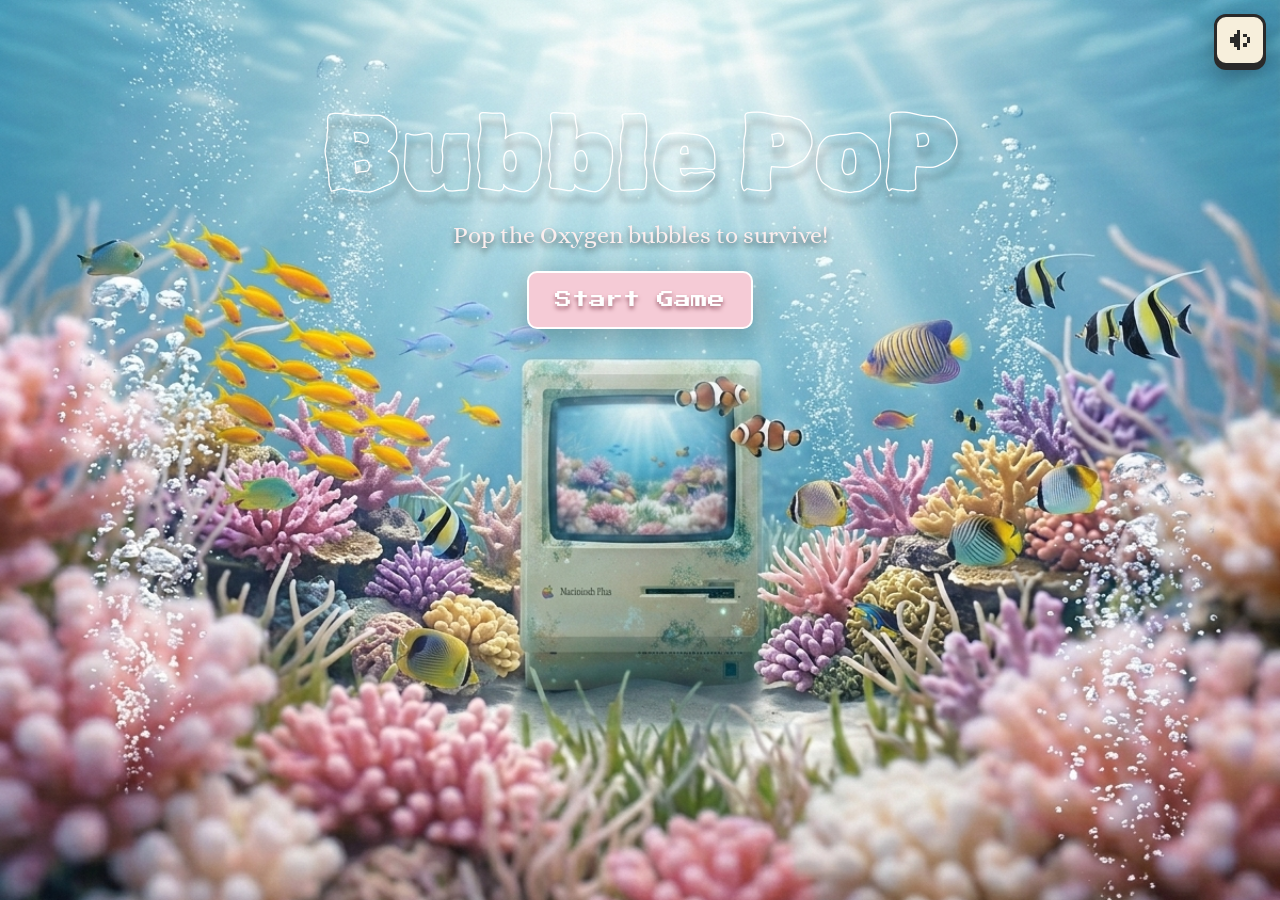
==== index.html @ ff63d3c2 "Stronger blue ocean filter + mouth tracking blows bubbles - Camera tint is deeper and bluer (stronge" ====
<!DOCTYPE html>
<html lang="en">
<head>
  <meta charset="UTF-8" />
  <meta name="viewport" content="width=device-width, initial-scale=1.0, maximum-scale=1.0, user-scalable=no, viewport-fit=cover" />
  <meta name="theme-color" content="#7fc4d8" />
  <meta name="description" content="Bubble PoP — pop the oxygen bubbles to survive! A camera-powered underwater arcade game." />
  <title>Bubble PoP</title>

  <link rel="preconnect" href="https://fonts.googleapis.com" />
  <link rel="preconnect" href="https://fonts.gstatic.com" crossorigin />
  <link href="https://fonts.googleapis.com/css2?family=Rubik+Scribble&family=Alice&family=Alfa+Slab+One&family=Press+Start+2P&display=swap" rel="stylesheet" />

  <link rel="stylesheet" href="style.css" />
  <link rel="icon" href="data:image/svg+xml,<svg xmlns='http://www.w3.org/2000/svg' viewBox='0 0 100 100'><circle cx='50' cy='50' r='42' fill='none' stroke='white' stroke-width='6'/><circle cx='38' cy='36' r='10' fill='white'/></svg>" />
</head>
<body>

  <!-- ══════════════ SCREEN 1 + 2 : LOADING LETTERS → HOME ══════════════ -->
  <section id="screen-home" class="screen is-active">
    <div class="aquarium-bg"></div>

    <!-- floating letters (loading animation) -->
    <div id="letterStage" class="letter-stage" aria-hidden="true"></div>

    <!-- final assembled title + UI -->
    <div class="home-ui">
      <h1 id="homeTitle" class="game-title">
        <span>B</span><span>u</span><span>b</span><span>b</span><span>l</span><span>e</span><span class="sp">&nbsp;</span><span>P</span><span>o</span><span>P</span>
      </h1>
      <p id="homeTagline" class="tagline hidden-soft">Pop the Oxygen bubbles to survive!</p>
      <button id="btnStart" class="btn-candy hidden-soft" type="button">Start Game</button>
    </div>
  </section>

  <!-- ══════════════ SCREEN 3 : INSTRUCTIONS (retro manual) ══════════════ -->
  <section id="screen-instructions" class="screen">
    <div class="aquarium-bg dimmed"></div>

    <div class="manual-wrap">
      <div class="manual">
        <header class="manual-head">
          <span class="manual-seal">★</span>
          <div class="manual-head-text">
            <span class="manual-kicker">INSTRUCTION BOOKLET</span>
            <span class="manual-title">BUBBLE PoP™</span>
          </div>
          <span class="manual-page">PAGE 04</span>
        </header>

        <div class="manual-body">
          <!-- left : illustrated panel -->
          <div class="manual-art">
            <div class="art-scene">
              <div class="art-rays"></div>
              <div class="art-mascot" title="Popo the diver">🤿</div>
              <div class="art-bubble art-o2 b1">O₂</div>
              <div class="art-bubble art-o2 b2">O₂</div>
              <div class="art-bubble art-o2 b3">O₂</div>
              <div class="art-jelly j1">🪼</div>
              <div class="art-jelly j2">🪼</div>
              <div class="art-gift">🎁</div>
              <div class="art-sand"></div>
            </div>
            <p class="art-caption">FIG. 1 — Popo needs oxygen. Jellyfish are sneaky. Stay sharp!</p>

            <div id="bestScoreBox" class="best-box" hidden>
              <span class="best-label">YOUR BEST SCORE</span>
              <span id="bestScoreManual" class="best-value">0</span>
            </div>
          </div>

          <!-- right : how to play -->
          <div class="manual-text">
            <h2 class="manual-h2">HOW TO PLAY</h2>
            <ol class="manual-steps">
              <li><b>Allow your camera.</b> You become the diver — wave your hands to touch things on screen! Psst… open your mouth to blow bubbles 🫧</li>
              <li><b>Pop white O₂ bubbles</b> with your fingertips — use both hands! (Or just tap them.) Each one keeps you breathing. <span class="tag tag-good">+5</span></li>
              <li><b>Beware of jellyfish!</b> They disguise themselves as pretty pink &amp; blue bubbles. Pop <b>3</b> and it's game over. <span class="tag tag-bad">☠</span></li>
              <li><b>Gift bubbles</b> hide treasure — bonus points <span class="tag tag-good">+10</span> <span class="tag tag-good">+25</span> and rarely an <b>extra life</b> <span class="tag tag-life">♥</span></li>
              <li>The deeper you go, the <b>faster</b> it gets… and the jellyfish multiply!</li>
            </ol>

            <div class="manual-note">
              <span class="note-icon">!</span>
              <p>No camera? No problem — you can also play by <b>tapping</b> the bubbles.</p>
            </div>

            <button id="btnPlay" class="btn-candy btn-play" type="button">Start Popping</button>
          </div>
        </div>
      </div>
    </div>
  </section>

  <!-- ══════════════ GAME SCREEN ══════════════ -->
  <section id="screen-game" class="screen">
    <div class="ocean-fallback"></div>
    <video id="cam" autoplay playsinline muted></video>
    <div class="ocean-tint"></div>
    <div class="light-rays"></div>
    <div id="fishLayer" class="fish-layer"></div>
    <div class="coral coral-left"></div>
    <div class="coral coral-right"></div>
    <canvas id="gameCanvas"></canvas>

    <!-- HUD -->
    <div class="hud">
      <div class="hud-chip hud-score">
        <span class="hud-label">SCORE</span>
        <span id="hudScore" class="hud-value">0</span>
      </div>
      <div class="hud-chip hud-lives" id="hudLives" aria-label="lives"></div>
      <div class="hud-right">
        <div class="hud-chip hud-best">
          <span class="hud-label">BEST</span>
          <span id="hudBest" class="hud-value">0</span>
        </div>
        <div class="hud-controls">
          <button id="btnMute" class="btn-pix" type="button" aria-label="sound on/off"></button>
          <button id="btnPause" class="btn-pix" type="button" aria-label="pause/resume"></button>
        </div>
      </div>
    </div>

    <!-- countdown -->
    <div id="countdown" class="countdown" hidden></div>

    <!-- paused -->
    <div id="pausedOverlay" class="countdown paused" hidden><span>PAUSED</span></div>

    <!-- jellyfish hit flash -->
    <div id="skullFlash" class="skull-flash" hidden>
      <div class="skull">
        <svg viewBox="0 0 8 8" shape-rendering="crispEdges" xmlns="http://www.w3.org/2000/svg"><g fill="#ffffff"><rect x="2" y="0" width="4" height="1"/><rect x="1" y="1" width="6" height="1"/><rect x="1" y="2" width="1" height="2"/><rect x="3" y="2" width="2" height="2"/><rect x="6" y="2" width="1" height="2"/><rect x="1" y="4" width="6" height="1"/><rect x="2" y="5" width="4" height="1"/><rect x="2" y="6" width="1" height="1"/><rect x="4" y="6" width="1" height="1"/></g></svg>
      </div>
    </div>

    <!-- camera permission helper -->
    <div id="camNotice" class="cam-notice" hidden>
      <div class="cam-card">
        <div class="cam-emoji">📷</div>
        <p id="camNoticeText">Waiting for camera permission…</p>
        <button id="btnTouchMode" class="btn-candy btn-small" type="button" hidden>Play with touch instead</button>
      </div>
    </div>

    <!-- game over -->
    <div id="gameOver" class="game-over" hidden>
      <div class="go-card">
        <div class="go-skull">
          <svg viewBox="0 0 8 8" shape-rendering="crispEdges" xmlns="http://www.w3.org/2000/svg"><g fill="#2a2a2a"><rect x="2" y="0" width="4" height="1"/><rect x="1" y="1" width="6" height="1"/><rect x="1" y="2" width="1" height="2"/><rect x="3" y="2" width="2" height="2"/><rect x="6" y="2" width="1" height="2"/><rect x="1" y="4" width="6" height="1"/><rect x="2" y="5" width="4" height="1"/><rect x="2" y="6" width="1" height="1"/><rect x="4" y="6" width="1" height="1"/></g></svg>
        </div>
        <h2 class="go-title">GAME OVER</h2>
        <p class="go-sub">The jellyfish got you…</p>
        <div class="go-scores">
          <div class="go-box"><span>SCORE</span><b id="goScore">0</b></div>
          <div class="go-box"><span>BEST</span><b id="goBest">0</b></div>
        </div>
        <div id="goRecord" class="go-record" hidden>★ NEW RECORD ★</div>
        <div class="go-actions">
          <button id="btnRetry" class="btn-candy" type="button">Play Again</button>
          <button id="btnHome" class="btn-candy btn-ghost" type="button">Home</button>
        </div>
      </div>
    </div>
  </section>

  <!-- ══════════════ BUBBLE WASH TRANSITION ══════════════ -->
  <div id="bubbleWash" class="bubble-wash" aria-hidden="true"></div>

  <!-- global sound toggle (home & instructions) -->
  <button id="btnMuteMenu" class="btn-pix btn-pix-paper" type="button" aria-label="sound on/off"></button>

  <script src="game.js"></script>
</body>
</html>
---- style.css ----
/* ══════════════════════════════════════════════════════════════
   BUBBLE PoP — style.css
   Fonts:  Rubik Scribble (title) · Alice (body) · Alfa Slab One (buttons/HUD)
           Press Start 2P (retro manual accents)
   ══════════════════════════════════════════════════════════════ */

:root {
  --candy: #f5cbd6;
  --candy-deep: #a26776;
  --ink: #233240;
  --paper: #f7efdc;
  --nintendo-red: #e4002b;
  --sea-1: #7fc4d8;
  --sea-2: #2e7f9e;
  --sea-3: #0d3b52;
  --good: #3fae6a;
  --bad: #e4002b;
}

* { margin: 0; padding: 0; box-sizing: border-box; }

html, body {
  height: 100%;
  overflow: hidden;
  font-family: 'Alice', serif;
  background: var(--sea-3);
  -webkit-tap-highlight-color: transparent;
  touch-action: manipulation;
  user-select: none;
  -webkit-user-select: none;
}

button { font: inherit; cursor: pointer; }

[hidden] { display: none !important; }

/* ─────────────────────────── screens ─────────────────────────── */

.screen {
  position: fixed;
  inset: 0;
  display: none;
  overflow: hidden;
}
.screen.is-active { display: block; }

.aquarium-bg {
  position: absolute;
  inset: 0;
  background: url('assets/aquarium.jpg') center / cover no-repeat;
}
.aquarium-bg.dimmed { filter: brightness(0.75) saturate(0.9); }

.hidden-soft {
  opacity: 0;
  transform: translateY(14px);
  pointer-events: none;
}

/* ─────────────────────── candy button (Figma) ─────────────────── */

.btn-candy {
  display: inline-block;
  background: var(--candy);
  border: 2px solid #fff;
  border-radius: 10px;
  padding: 15px 26px;
  font-family: 'Press Start 2P', monospace;
  font-size: clamp(12px, 2vw, 17px);
  line-height: 1.4;
  color: #fff;
  text-shadow: 0 3px 4px var(--candy-deep);
  box-shadow: 0 8px 30px 2px rgba(0, 0, 0, 0.25);
  transition: transform 0.15s ease, box-shadow 0.15s ease, opacity 0.5s ease;
}
.btn-candy:hover { transform: translateY(-3px) scale(1.04); box-shadow: 0 12px 34px 4px rgba(0, 0, 0, 0.3); }
.btn-candy:active { transform: translateY(1px) scale(0.97); }
.btn-candy.btn-ghost { background: rgba(255, 255, 255, 0.25); text-shadow: 0 3px 5px rgba(0, 0, 0, 0.4); }
.btn-candy.btn-small { font-size: 11px; padding: 11px 16px; }

/* ───────────────────── screen 1-2 : home ─────────────────────── */

.home-ui {
  position: absolute;
  inset: 0;
  display: flex;
  flex-direction: column;
  align-items: center;
  padding-top: 11vh;
  text-align: center;
  pointer-events: none;
}
.home-ui .btn-candy { pointer-events: auto; }

.game-title {
  font-family: 'Rubik Scribble', system-ui;
  font-weight: 400;
  font-size: clamp(52px, 11vw, 108px);
  color: #fff;
  text-shadow: 2px 10px 6px rgba(0, 0, 0, 0.55);
  line-height: 1;
  white-space: nowrap;
  visibility: hidden; /* revealed once floating letters assemble */
}
.game-title span { display: inline-block; }

.game-title.is-live { visibility: visible; }
.game-title.is-live span { animation: title-bob 3.2s ease-in-out infinite; }
.game-title.is-live span:nth-child(odd) { animation-delay: -1.6s; }
.game-title.is-live span:nth-child(3n) { animation-delay: -0.8s; }

@keyframes title-bob {
  0%, 100% { transform: translateY(0); }
  50%      { transform: translateY(-7px); }
}

.tagline {
  margin-top: 14px;
  font-size: clamp(17px, 2.6vw, 24px);
  color: #fbeeee;
  text-shadow: 0 4px 6px rgba(0, 0, 0, 0.6);
  transition: opacity 0.7s ease, transform 0.7s ease;
}

#btnStart { margin-top: 22px; transition: opacity 0.7s ease 0.25s, transform 0.7s ease 0.25s, box-shadow 0.15s ease; }

.tagline.shown, #btnStart.shown { opacity: 1; transform: translateY(0); pointer-events: auto; }

/* floating loading letters */
.letter-stage { position: absolute; inset: 0; pointer-events: none; }
.letter-stage .fl {
  position: absolute;
  left: 0;
  top: 0;
  font-family: 'Rubik Scribble', system-ui;
  font-size: clamp(52px, 11vw, 108px);
  color: #fff;
  text-shadow: 2px 10px 6px rgba(0, 0, 0, 0.55);
  line-height: 1;
  will-change: transform;
}

/* ───────────────── screen 3 : instruction booklet ─────────────── */

.manual-wrap {
  position: absolute;
  inset: 0;
  display: flex;
  align-items: center;
  justify-content: center;
  padding: max(12px, env(safe-area-inset-top)) 14px max(12px, env(safe-area-inset-bottom));
  overflow-y: auto;
}

.manual {
  width: min(920px, 100%);
  max-height: 100%;
  overflow-y: auto;
  background: var(--paper);
  border-radius: 14px;
  border: 4px solid #2a2a2a;
  box-shadow: 0 24px 60px rgba(0, 0, 0, 0.45), inset 0 0 60px rgba(160, 120, 60, 0.12);
  scrollbar-width: thin;
}

.manual-head {
  display: flex;
  align-items: center;
  gap: 14px;
  background: var(--nintendo-red);
  color: #fff;
  padding: 12px 18px;
  border-bottom: 4px solid #2a2a2a;
}
.manual-seal {
  display: grid;
  place-items: center;
  width: 34px;
  height: 34px;
  border: 3px solid #fff;
  border-radius: 50%;
  font-size: 16px;
  flex: none;
}
.manual-head-text { display: flex; flex-direction: column; gap: 4px; min-width: 0; }
.manual-kicker { font-family: 'Press Start 2P', monospace; font-size: clamp(7px, 1.4vw, 10px); letter-spacing: 1px; opacity: 0.9; }
.manual-title { font-family: 'Press Start 2P', monospace; font-size: clamp(14px, 2.4vw, 21px); line-height: 1.2; }
.manual-page { margin-left: auto; font-family: 'Press Start 2P', monospace; font-size: clamp(7px, 1.4vw, 10px); opacity: 0.85; flex: none; }

.manual-body {
  display: grid;
  grid-template-columns: 5fr 6fr;
  gap: 18px;
  padding: 18px;
}

/* left panel — illustrated scene */
.art-scene {
  position: relative;
  aspect-ratio: 4 / 3.4;
  border: 3px solid #2a2a2a;
  border-radius: 10px;
  overflow: hidden;
  background: linear-gradient(180deg, #9fd9e8 0%, #4d9cba 55%, #2e7f9e 100%);
}
.art-rays {
  position: absolute;
  inset: -20% -10% 30%;
  background:
    linear-gradient(100deg, transparent 42%, rgba(255,255,255,0.35) 46%, transparent 50%),
    linear-gradient(80deg, transparent 60%, rgba(255,255,255,0.25) 64%, transparent 68%);
}
.art-mascot {
  position: absolute;
  left: 8%;
  bottom: 18%;
  font-size: clamp(44px, 7vw, 64px);
  transform: rotate(-8deg);
  animation: mascot-float 3s ease-in-out infinite;
  filter: drop-shadow(0 6px 6px rgba(0,0,0,0.25));
}
@keyframes mascot-float {
  0%, 100% { transform: rotate(-8deg) translateY(0); }
  50%      { transform: rotate(-4deg) translateY(-9px); }
}
.art-bubble {
  position: absolute;
  display: grid;
  place-items: center;
  border-radius: 50%;
  background: radial-gradient(circle at 32% 30%, rgba(255,255,255,0.95), rgba(255,255,255,0.35) 45%, rgba(255,255,255,0.12) 70%);
  border: 2px solid rgba(255, 255, 255, 0.8);
  color: #1e6a86;
  font-family: 'Alfa Slab One', serif;
  animation: art-rise 5s ease-in-out infinite;
}
.art-o2.b1 { width: 17%; aspect-ratio: 1; left: 46%; top: 34%; font-size: clamp(11px, 1.7vw, 16px); }
.art-o2.b2 { width: 13%; aspect-ratio: 1; left: 68%; top: 16%; font-size: clamp(9px, 1.4vw, 13px); animation-delay: -2s; }
.art-o2.b3 { width: 11%; aspect-ratio: 1; left: 30%; top: 12%; font-size: clamp(8px, 1.2vw, 11px); animation-delay: -3.5s; }
@keyframes art-rise {
  0%, 100% { transform: translateY(0); }
  50%      { transform: translateY(-12px); }
}
.art-jelly { position: absolute; font-size: clamp(26px, 4vw, 40px); filter: drop-shadow(0 4px 4px rgba(0,0,0,0.2)); animation: art-rise 4s ease-in-out infinite; }
.art-jelly.j1 { right: 10%; top: 42%; }
.art-jelly.j2 { right: 28%; top: 62%; font-size: clamp(20px, 3vw, 30px); animation-delay: -1.7s; }
.art-gift { position: absolute; left: 58%; bottom: 14%; font-size: clamp(22px, 3.4vw, 34px); animation: art-rise 6s ease-in-out infinite; animation-delay: -1s; }
.art-sand {
  position: absolute;
  left: -5%; right: -5%; bottom: -4%;
  height: 18%;
  background: #e8cfa2;
  border-radius: 50% 50% 0 0 / 100% 100% 0 0;
  box-shadow: inset 0 6px 0 rgba(255,255,255,0.35);
}
.art-caption {
  margin-top: 8px;
  font-family: 'Press Start 2P', monospace;
  font-size: clamp(6.5px, 1.2vw, 9px);
  line-height: 1.7;
  color: #6b5335;
  text-align: center;
}

.best-box {
  margin-top: 12px;
  border: 3px dashed var(--nintendo-red);
  border-radius: 10px;
  padding: 10px;
  text-align: center;
  background: #fff8ea;
}
.best-label { display: block; font-family: 'Press Start 2P', monospace; font-size: clamp(7px, 1.2vw, 9px); color: var(--nintendo-red); letter-spacing: 1px; }
.best-value { font-family: 'Press Start 2P', monospace; font-size: clamp(17px, 2.8vw, 26px); color: var(--ink); line-height: 1.5; }

/* right panel — steps */
.manual-h2 {
  font-family: 'Press Start 2P', monospace;
  font-size: clamp(12px, 2vw, 16px);
  color: var(--ink);
  border-bottom: 3px solid var(--nintendo-red);
  padding-bottom: 8px;
  margin-bottom: 12px;
}
.manual-steps {
  list-style: none;
  counter-reset: step;
  display: flex;
  flex-direction: column;
  gap: 9px;
  color: #3b3327;
  font-size: clamp(13.5px, 1.8vw, 16px);
  line-height: 1.45;
}
.manual-steps li {
  counter-increment: step;
  position: relative;
  padding-left: 34px;
}
.manual-steps li::before {
  content: counter(step);
  position: absolute;
  left: 0;
  top: 1px;
  width: 24px;
  height: 24px;
  display: grid;
  place-items: center;
  background: var(--nintendo-red);
  color: #fff;
  border-radius: 6px;
  font-family: 'Press Start 2P', monospace;
  font-size: 10px;
}
.tag {
  display: inline-block;
  font-family: 'Press Start 2P', monospace;
  font-size: 0.62em;
  padding: 3px 6px;
  border-radius: 6px;
  color: #fff;
  vertical-align: middle;
}
.tag-good { background: var(--good); }
.tag-bad { background: var(--bad); }
.tag-life { background: #e0619b; }

.manual-note {
  display: flex;
  gap: 10px;
  align-items: center;
  margin-top: 12px;
  background: #fff3c8;
  border: 2px solid #d9a300;
  border-radius: 10px;
  padding: 8px 12px;
  font-size: clamp(12.5px, 1.7vw, 15px);
  color: #6b5335;
}
.note-icon {
  flex: none;
  width: 22px;
  height: 22px;
  display: grid;
  place-items: center;
  background: #d9a300;
  color: #fff;
  border-radius: 50%;
  font-family: 'Alfa Slab One', serif;
  font-size: 14px;
}

.btn-play { margin-top: 16px; width: 100%; }

@media (max-width: 640px) {
  .manual-body { grid-template-columns: 1fr; gap: 14px; padding: 14px; }
  .art-scene { aspect-ratio: 16 / 9.5; }
}

/* ─────────────────────── game screen ─────────────────────────── */

#screen-game { background: var(--sea-3); }

.ocean-fallback {
  position: absolute;
  inset: 0;
  background:
    radial-gradient(120% 90% at 50% -10%, #bfe8f2 0%, transparent 55%),
    linear-gradient(180deg, #8ecfdf 0%, #3f93b0 45%, #145a78 80%, #0d3b52 100%);
}

#cam {
  position: absolute;
  inset: 0;
  width: 100%;
  height: 100%;
  object-fit: cover;
  transform: scaleX(-1); /* mirror */
  filter: saturate(0.7) brightness(0.96) contrast(1.08) hue-rotate(-8deg);
  opacity: 0;
  transition: opacity 0.8s ease;
}
#cam.live { opacity: 1; }

.ocean-tint {
  position: absolute;
  inset: 0;
  background:
    /* corner vignette — draws the eye to the player in the middle */
    radial-gradient(130% 130% at 50% 42%, transparent 44%, rgba(1, 12, 42, 0.72) 100%),
    /* sunlit surface above, deep ocean blue below — strong & blue */
    linear-gradient(
      180deg,
      rgba(140, 210, 255, 0.32) 0%,
      rgba(45, 135, 220, 0.48) 35%,
      rgba(12, 80, 175, 0.64) 68%,
      rgba(2, 26, 92, 0.86) 100%
    );
  mix-blend-mode: multiply;
  pointer-events: none;
}
/* no camera → the fallback gradient is the scene; keep it bright & friendly */
#screen-game.no-cam .ocean-tint { mix-blend-mode: normal; opacity: 0.3; }
#screen-game.no-cam .ocean-fallback {
  background:
    radial-gradient(120% 90% at 50% -10%, #d4f0fc 0%, transparent 55%),
    linear-gradient(180deg, #9cd6f2 0%, #4a9fd8 45%, #2071ad 80%, #114a80 100%);
}
.light-rays {
  position: absolute;
  inset: -30% -10% 0;
  background:
    linear-gradient(105deg, transparent 40%, rgba(255, 255, 255, 0.2) 45%, transparent 50%),
    linear-gradient(95deg, transparent 58%, rgba(255, 255, 255, 0.15) 63%, transparent 68%),
    linear-gradient(115deg, transparent 74%, rgba(255, 255, 255, 0.17) 78%, transparent 83%);
  /* dissolve softly into the deep — no visible edge at any screen size */
  -webkit-mask-image: linear-gradient(180deg, #000 30%, transparent 78%);
  mask-image: linear-gradient(180deg, #000 30%, transparent 78%);
  animation: rays-sway 9s ease-in-out infinite alternate;
  pointer-events: none;
}
@keyframes rays-sway {
  from { transform: translateX(-2.5%) skewX(-2deg); opacity: 0.75; }
  to   { transform: translateX(2.5%) skewX(2deg); opacity: 1; }
}

/* swimming fish */
.fish-layer { position: absolute; inset: 0; overflow: hidden; pointer-events: none; }
.fish {
  position: absolute;
  will-change: transform;
  filter: saturate(0.9) opacity(0.85) drop-shadow(0 4px 6px rgba(0, 0, 0, 0.25));
  animation: fish-swim linear forwards;
}
@keyframes fish-swim {
  from { transform: translateX(var(--fx0)) translateY(0) scaleX(var(--fdir)); }
  to   { transform: translateX(var(--fx1)) translateY(var(--fy1)) scaleX(var(--fdir)); }
}
#screen-game.is-paused .fish { animation-play-state: paused; }

/* coral silhouettes */
.coral {
  position: absolute;
  bottom: -2vh;
  width: 42vw;
  max-width: 420px;
  height: 26vh;
  pointer-events: none;
  background-repeat: no-repeat;
  background-size: contain;
  background-position: bottom;
  opacity: 0.85;
}
.coral-left {
  left: -6vw;
  background-image: url("data:image/svg+xml,%3Csvg xmlns='http://www.w3.org/2000/svg' viewBox='0 0 400 260'%3E%3Cg fill='%23e8a7bb' opacity='0.9'%3E%3Cpath d='M40 260c-8-70 18-96 10-150 22 34 20 74 16 150z'/%3E%3Cpath d='M78 260c-4-52 26-64 22-118 16 40 6 66 4 118z'/%3E%3Ccircle cx='140' cy='215' r='38'/%3E%3Ccircle cx='108' cy='238' r='26'/%3E%3C/g%3E%3Cg fill='%23c39ad6' opacity='0.85'%3E%3Cpath d='M190 260c-10-60 24-80 14-132 26 40 18 78 16 132z'/%3E%3Cpath d='M235 260c0-40 20-52 16-92 14 30 8 56 8 92z'/%3E%3C/g%3E%3Cg fill='%23f4c9d4' opacity='0.9'%3E%3Ccircle cx='300' cy='230' r='32'/%3E%3Ccircle cx='340' cy='248' r='24'/%3E%3Cpath d='M368 260c-4-36 16-46 12-80 12 26 8 48 8 80z'/%3E%3C/g%3E%3C/svg%3E");
}
.coral-right {
  right: -6vw;
  transform: scaleX(-1);
  background-image: url("data:image/svg+xml,%3Csvg xmlns='http://www.w3.org/2000/svg' viewBox='0 0 400 260'%3E%3Cg fill='%23f0b7c6' opacity='0.9'%3E%3Cpath d='M50 260c-12-76 22-100 12-160 26 40 22 82 18 160z'/%3E%3Ccircle cx='120' cy='222' r='40'/%3E%3C/g%3E%3Cg fill='%23b391cc' opacity='0.85'%3E%3Cpath d='M180 260c-6-56 22-70 18-124 18 42 8 70 6 124z'/%3E%3Ccircle cx='240' cy='236' r='30'/%3E%3C/g%3E%3Cg fill='%23f7d3dc' opacity='0.9'%3E%3Cpath d='M300 260c-8-48 18-62 12-104 16 32 12 62 10 104z'/%3E%3Ccircle cx='352' cy='244' r='26'/%3E%3C/g%3E%3C/svg%3E");
}

#gameCanvas { position: absolute; inset: 0; width: 100%; height: 100%; }

/* HUD */
.hud {
  position: absolute;
  top: max(22px, calc(env(safe-area-inset-top) + 10px));
  left: max(20px, env(safe-area-inset-left));
  right: max(20px, env(safe-area-inset-right));
  display: flex;
  align-items: flex-start;
  justify-content: space-between;
  gap: 10px;
  pointer-events: none;
  z-index: 5;
}
.hud-chip {
  display: flex;
  align-items: center;
  gap: 10px;
  background: rgba(8, 34, 56, 0.68);
  border: 2px solid rgba(255, 255, 255, 0.8);
  border-radius: 14px;
  padding: 12px 18px;
  box-shadow: 0 8px 22px rgba(0, 0, 0, 0.35);
  backdrop-filter: blur(4px);
  -webkit-backdrop-filter: blur(4px);
}
.hud-label {
  font-family: 'Press Start 2P', monospace;
  font-size: clamp(8px, 1.9vw, 12px);
  color: var(--candy);
  letter-spacing: 1px;
}
.hud-value {
  font-family: 'Press Start 2P', monospace;
  font-size: clamp(15px, 3.4vw, 24px);
  color: #fff;
  line-height: 1.2;
  min-width: 2ch;
  text-align: center;
  text-shadow: 0 3px 4px rgba(0, 0, 0, 0.5);
}
.hud-value.bump { animation: score-bump 0.3s ease; }
@keyframes score-bump {
  40% { transform: scale(1.35); color: #ffe08a; }
}
.hud-lives { gap: 6px; }
.hud-lives .heart { display: block; width: clamp(20px, 3.8vw, 28px); filter: drop-shadow(0 2px 3px rgba(0, 0, 0, 0.45)); transition: transform 0.2s ease; }
.hud-lives .heart svg { display: block; width: 100%; height: auto; }
.hud-lives .heart.lost { transform: scale(0.85); }
.hud-lives .heart.gain { animation: score-bump 0.4s ease; }

.hud-right {
  display: flex;
  flex-direction: column;
  align-items: flex-end;
  gap: 10px;
}
.hud-controls { display: flex; gap: 10px; pointer-events: auto; }

/* pixel icon buttons */
.btn-pix {
  width: clamp(44px, 8vw, 52px);
  height: clamp(44px, 8vw, 52px);
  display: grid;
  place-items: center;
  padding: 10px;
  background: rgba(8, 34, 56, 0.68);
  border: 2px solid rgba(255, 255, 255, 0.8);
  border-radius: 12px;
  color: #fff;
  box-shadow: 0 8px 22px rgba(0, 0, 0, 0.35);
  transition: transform 0.12s ease;
}
.btn-pix:hover { transform: translateY(-2px); }
.btn-pix:active { transform: translateY(1px) scale(0.94); }
.btn-pix svg { width: 100%; height: 100%; fill: currentColor; display: block; }

/* paper variant — floats over the home / instructions screens */
.btn-pix-paper {
  position: fixed;
  top: max(14px, env(safe-area-inset-top));
  right: max(14px, env(safe-area-inset-right));
  z-index: 40;
  background: var(--paper);
  color: #2a2a2a;
  border: 3px solid #2a2a2a;
  box-shadow: 0 4px 0 #2a2a2a, 0 10px 24px rgba(0, 0, 0, 0.3);
}
.btn-pix-paper:active { box-shadow: 0 1px 0 #2a2a2a; }

/* countdown */
.countdown {
  position: absolute;
  inset: 0;
  display: grid;
  place-items: center;
  font-family: 'Press Start 2P', monospace;
  font-size: clamp(56px, 15vw, 130px);
  color: #fff;
  text-shadow: 0 10px 30px rgba(0, 0, 0, 0.55);
  z-index: 7;
  pointer-events: none;
}
.countdown span { animation: count-pop 0.9s ease both; display: block; }
.countdown.paused { font-size: clamp(22px, 6vw, 48px); letter-spacing: 4px; }
.countdown.paused span { animation: none; }
@keyframes count-pop {
  0% { transform: scale(2.2); opacity: 0; }
  25% { transform: scale(1); opacity: 1; }
  85% { opacity: 1; }
  100% { transform: scale(0.8); opacity: 0; }
}

/* jelly hit flash */
.skull-flash {
  position: absolute;
  inset: 0;
  z-index: 8;
  display: grid;
  place-items: center;
  background: radial-gradient(circle at 50% 50%, rgba(228, 0, 43, 0.18), rgba(160, 0, 30, 0.55));
  animation: flash-fade 0.65s ease both;
  pointer-events: none;
}
.skull-flash .skull {
  width: clamp(90px, 26vw, 200px);
  filter: drop-shadow(0 10px 24px rgba(0, 0, 0, 0.6));
  animation: skull-in 0.65s ease both;
}
.skull-flash .skull svg { display: block; width: 100%; height: auto; }
@keyframes flash-fade { 0% { opacity: 0; } 18% { opacity: 1; } 100% { opacity: 0; } }
@keyframes skull-in {
  0% { transform: scale(0.3) rotate(-14deg); }
  35% { transform: scale(1.15) rotate(4deg); }
  100% { transform: scale(1) rotate(0); opacity: 0; }
}

/* camera notice */
.cam-notice {
  position: absolute;
  inset: 0;
  z-index: 9;
  display: grid;
  place-items: center;
  background: rgba(6, 32, 47, 0.55);
  backdrop-filter: blur(3px);
  -webkit-backdrop-filter: blur(3px);
}
.cam-card {
  background: var(--paper);
  border: 4px solid #2a2a2a;
  border-radius: 14px;
  padding: 22px 26px;
  max-width: min(400px, 88vw);
  text-align: center;
  display: flex;
  flex-direction: column;
  gap: 12px;
  align-items: center;
  box-shadow: 0 24px 60px rgba(0, 0, 0, 0.45);
  color: var(--ink);
  font-size: 16px;
}
.cam-emoji { font-size: 44px; }

/* game over */
.game-over {
  position: absolute;
  inset: 0;
  z-index: 10;
  display: grid;
  place-items: center;
  background: rgba(6, 25, 38, 0.66);
  backdrop-filter: blur(4px);
  -webkit-backdrop-filter: blur(4px);
}
.go-card {
  background: var(--paper);
  border: 4px solid #2a2a2a;
  border-radius: 16px;
  padding: clamp(18px, 4vw, 30px) clamp(22px, 5vw, 40px);
  text-align: center;
  box-shadow: 0 24px 70px rgba(0, 0, 0, 0.5);
  animation: go-in 0.5s cubic-bezier(0.34, 1.56, 0.64, 1) both;
  max-width: min(430px, 90vw);
}
@keyframes go-in {
  from { transform: scale(0.6) translateY(40px); opacity: 0; }
}
.go-skull { width: clamp(44px, 9vw, 64px); margin: 0 auto; }
.go-skull svg { display: block; width: 100%; height: auto; }
.go-title {
  font-family: 'Press Start 2P', monospace;
  font-size: clamp(18px, 4.5vw, 28px);
  color: var(--nintendo-red);
  margin-top: 8px;
  letter-spacing: 1px;
}
.go-sub { color: #6b5335; margin-top: 6px; }
.go-scores { display: flex; gap: 12px; justify-content: center; margin-top: 16px; }
.go-box {
  border: 3px solid var(--ink);
  border-radius: 10px;
  padding: 8px 18px;
  background: #fff8ea;
  display: flex;
  flex-direction: column;
  gap: 2px;
}
.go-box span { font-family: 'Press Start 2P', monospace; font-size: 8px; color: var(--ink); }
.go-box b { font-family: 'Press Start 2P', monospace; font-size: clamp(15px, 3.4vw, 22px); line-height: 1.6; color: var(--ink); }
.go-record {
  margin-top: 12px;
  font-family: 'Press Start 2P', monospace;
  font-size: clamp(10px, 2.4vw, 13px);
  color: #d9a300;
  animation: record-blink 0.9s step-end infinite;
}
@keyframes record-blink { 50% { opacity: 0.25; } }
.go-actions { display: flex; gap: 10px; justify-content: center; margin-top: 18px; flex-wrap: wrap; }

/* ───────────────── bubble wash transition ─────────────────────── */

.bubble-wash { position: fixed; inset: 0; z-index: 50; pointer-events: none; overflow: hidden; }
.bubble-wash .wb {
  position: absolute;
  bottom: 0;
  border-radius: 50%;
  background: radial-gradient(circle at 32% 30%, rgba(255, 255, 255, 0.95), rgba(210, 238, 248, 0.75) 45%, rgba(160, 215, 235, 0.55) 75%);
  border: 2px solid rgba(255, 255, 255, 0.8);
  box-shadow: inset -6px -8px 18px rgba(80, 160, 190, 0.35), 0 6px 24px rgba(0, 0, 0, 0.15);
  transform: translateY(110vh);
  animation: wash-rise var(--wd, 1.5s) cubic-bezier(0.3, 0.6, 0.4, 1) var(--wdel, 0s) both;
}
@keyframes wash-rise {
  0% { transform: translateY(112vh) scale(0.8); }
  100% { transform: translateY(calc(-130vh)) scale(1.15); }
}

/* reduced motion */
@media (prefers-reduced-motion: reduce) {
  .light-rays, .game-title.is-live span { animation: none; }
}
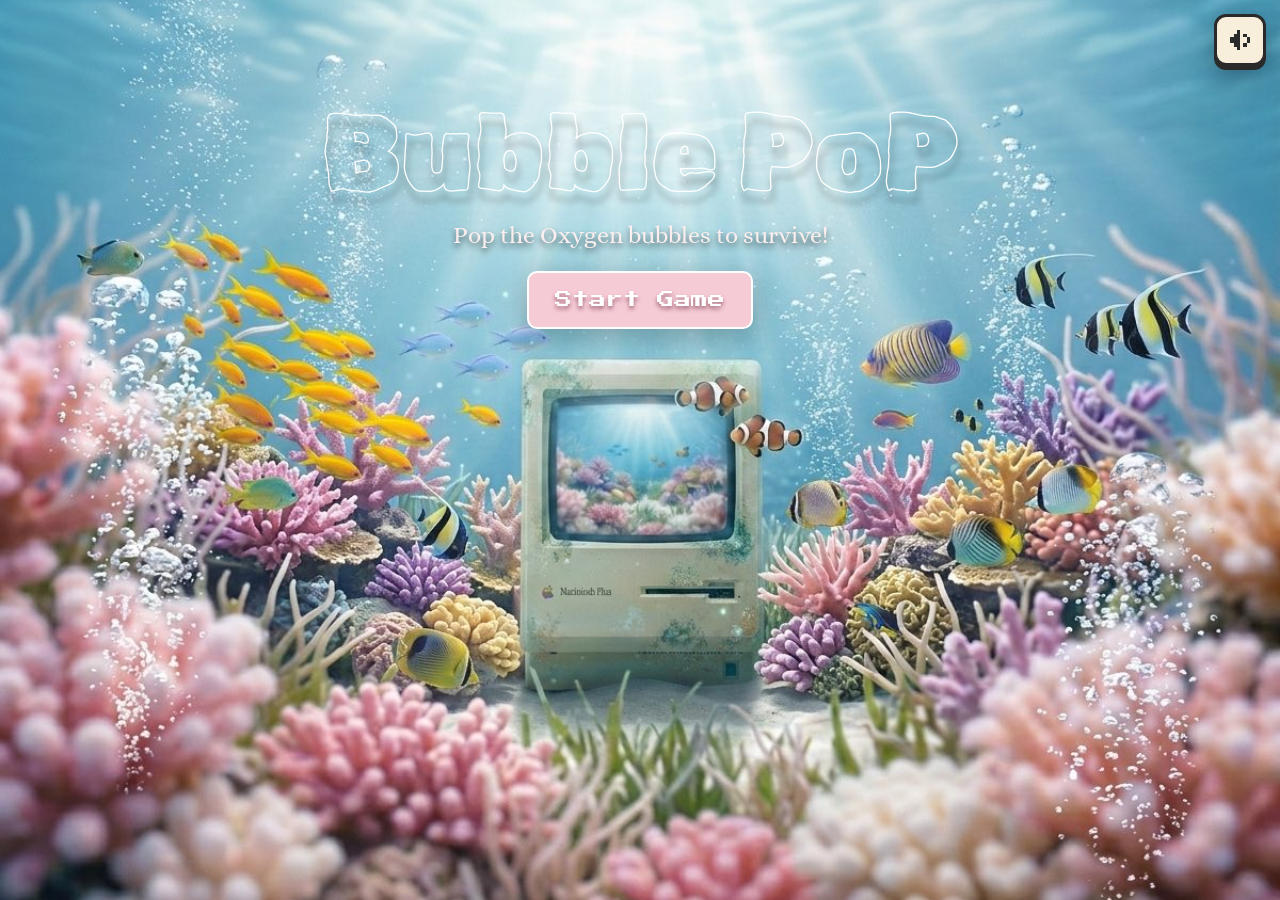
==== commit c552f8b6: "Denser fish, lighter surface tint, faster early bubbles, smooth bg load - Fish spawn ~2x more often," ====
--- a/index.html
+++ b/index.html
@@ -11,6 +11,7 @@
   <link rel="preconnect" href="https://fonts.gstatic.com" crossorigin />
   <link href="https://fonts.googleapis.com/css2?family=Rubik+Scribble&family=Alice&family=Alfa+Slab+One&family=Press+Start+2P&display=swap" rel="stylesheet" />
 
+  <link rel="preload" as="image" href="assets/aquarium.jpg" />
   <link rel="stylesheet" href="style.css" />
   <link rel="icon" href="data:image/svg+xml,<svg xmlns='http://www.w3.org/2000/svg' viewBox='0 0 100 100'><circle cx='50' cy='50' r='42' fill='none' stroke='white' stroke-width='6'/><circle cx='38' cy='36' r='10' fill='white'/></svg>" />
 </head>
@@ -74,7 +75,7 @@
           <div class="manual-text">
             <h2 class="manual-h2">HOW TO PLAY</h2>
             <ol class="manual-steps">
-              <li><b>Allow your camera.</b> You become the diver — wave your hands to touch things on screen! Psst… open your mouth to blow bubbles 🫧</li>
+              <li><b>Allow your camera.</b> You become the diver — wave your hands to touch things on screen!</li>
               <li><b>Pop white O₂ bubbles</b> with your fingertips — use both hands! (Or just tap them.) Each one keeps you breathing. <span class="tag tag-good">+5</span></li>
               <li><b>Beware of jellyfish!</b> They disguise themselves as pretty pink &amp; blue bubbles. Pop <b>3</b> and it's game over. <span class="tag tag-bad">☠</span></li>
               <li><b>Gift bubbles</b> hide treasure — bonus points <span class="tag tag-good">+10</span> <span class="tag tag-good">+25</span> and rarely an <b>extra life</b> <span class="tag tag-life">♥</span></li>
--- a/style.css
+++ b/style.css
@@ -44,11 +44,24 @@
 }
 .screen.is-active { display: block; }
 
+/* gradient paints instantly; the photo fades in only when fully loaded,
+   so it never renders half-drawn top-to-bottom */
 .aquarium-bg {
   position: absolute;
   inset: 0;
+  background:
+    radial-gradient(120% 90% at 50% -10%, #d4f0fc 0%, transparent 55%),
+    linear-gradient(180deg, #9cd6f2 0%, #5aabd4 45%, #3d8bb0 80%, #2e7f9e 100%);
+}
+.aquarium-bg::after {
+  content: '';
+  position: absolute;
+  inset: 0;
   background: url('assets/aquarium.jpg') center / cover no-repeat;
-}
+  opacity: 0;
+  transition: opacity 0.7s ease;
+}
+.aquarium-bg.bg-loaded::after { opacity: 1; }
 .aquarium-bg.dimmed { filter: brightness(0.75) saturate(0.9); }
 
 .hidden-soft {
@@ -388,12 +401,12 @@
   background:
     /* corner vignette — draws the eye to the player in the middle */
     radial-gradient(130% 130% at 50% 42%, transparent 44%, rgba(1, 12, 42, 0.72) 100%),
-    /* sunlit surface above, deep ocean blue below — strong & blue */
+    /* sunlit surface above, deep ocean blue below — light airy top */
     linear-gradient(
       180deg,
-      rgba(140, 210, 255, 0.32) 0%,
-      rgba(45, 135, 220, 0.48) 35%,
-      rgba(12, 80, 175, 0.64) 68%,
+      rgba(214, 244, 255, 0.12) 0%,
+      rgba(82, 176, 240, 0.38) 35%,
+      rgba(12, 80, 175, 0.62) 68%,
       rgba(2, 26, 92, 0.86) 100%
     );
   mix-blend-mode: multiply;
@@ -428,8 +441,9 @@
 .fish-layer { position: absolute; inset: 0; overflow: hidden; pointer-events: none; }
 .fish {
   position: absolute;
+  height: auto;
   will-change: transform;
-  filter: saturate(0.9) opacity(0.85) drop-shadow(0 4px 6px rgba(0, 0, 0, 0.25));
+  filter: saturate(0.92) opacity(0.95) drop-shadow(0 4px 6px rgba(0, 0, 0, 0.3));
   animation: fish-swim linear forwards;
 }
 @keyframes fish-swim {
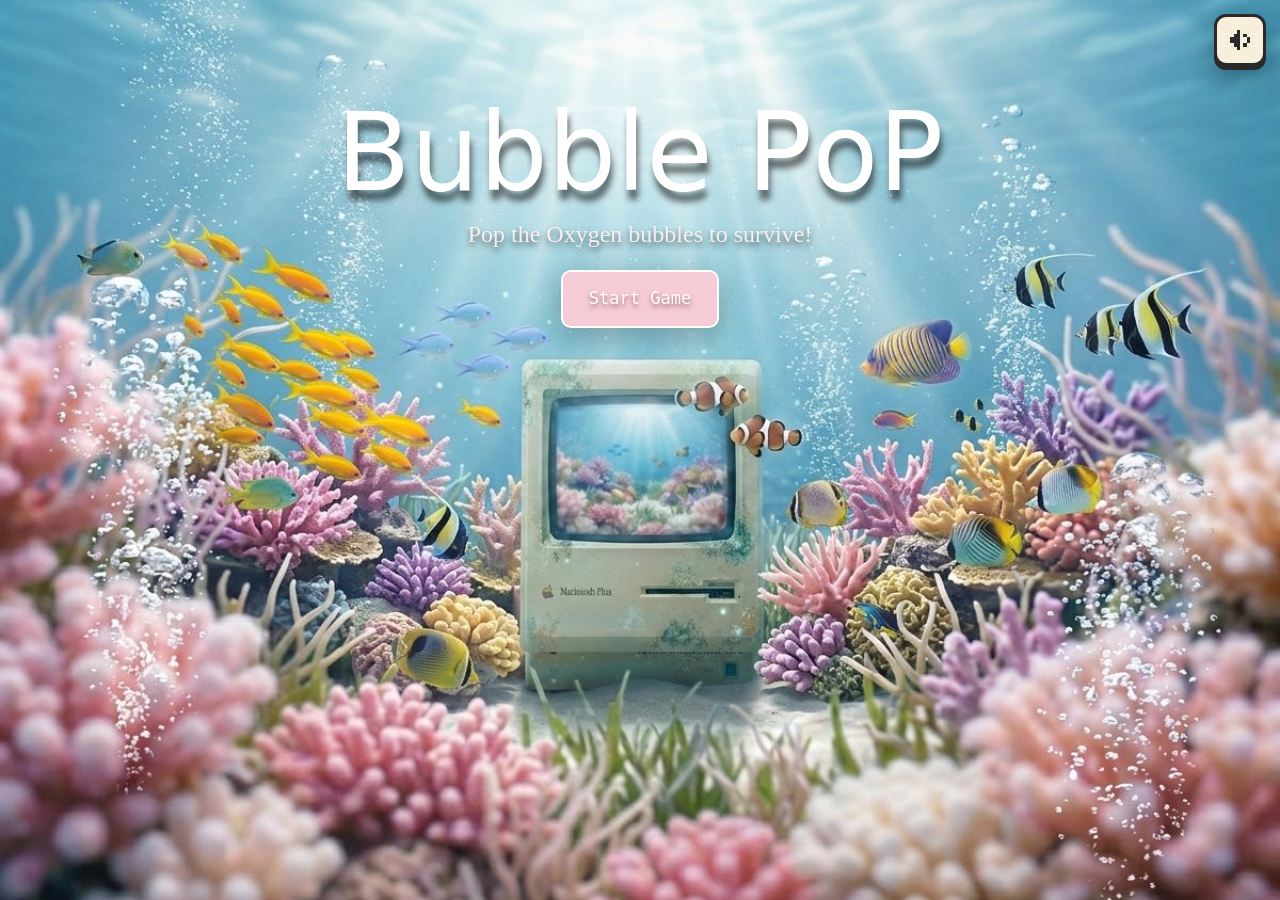
==== commit 7deef7b0: "Major update: gamification suite, security hardening, real corals Gamification (all 10 ideas): - Com" ====
--- a/index.html
+++ b/index.html
@@ -5,6 +5,11 @@
   <meta name="viewport" content="width=device-width, initial-scale=1.0, maximum-scale=1.0, user-scalable=no, viewport-fit=cover" />
   <meta name="theme-color" content="#7fc4d8" />
   <meta name="description" content="Bubble PoP — pop the oxygen bubbles to survive! A camera-powered underwater arcade game." />
+
+  <!-- Security: lock down what the page may load/connect to. Everything is
+       self-hosted except Google Fonts; no external scripts or network calls. -->
+  <meta http-equiv="Content-Security-Policy" content="default-src 'self'; script-src 'self' 'wasm-unsafe-eval'; worker-src 'self' blob:; style-src 'self' 'unsafe-inline' https://fonts.googleapis.com; font-src 'self' https://fonts.gstatic.com; img-src 'self' data: blob:; media-src 'self' blob:; connect-src 'self' blob:; frame-ancestors 'none'; base-uri 'self'; form-action 'none'" />
+  <meta name="referrer" content="no-referrer" />
   <title>Bubble PoP</title>
 
   <link rel="preconnect" href="https://fonts.googleapis.com" />
@@ -50,7 +55,7 @@
         </header>
 
         <div class="manual-body">
-          <!-- left : illustrated panel -->
+          <!-- left : illustrated panel + meta -->
           <div class="manual-art">
             <div class="art-scene">
               <div class="art-rays"></div>
@@ -69,25 +74,42 @@
               <span class="best-label">YOUR BEST SCORE</span>
               <span id="bestScoreManual" class="best-value">0</span>
             </div>
+
+            <div class="mini-panel">
+              <h3 class="mini-h">HIGH SCORES</h3>
+              <ol id="top5List" class="top5"></ol>
+            </div>
+
+            <div class="mini-panel">
+              <h3 class="mini-h">BADGES</h3>
+              <div id="badgeShelf" class="badge-shelf"></div>
+            </div>
           </div>
 
           <!-- right : how to play -->
           <div class="manual-text">
             <h2 class="manual-h2">HOW TO PLAY</h2>
             <ol class="manual-steps">
-              <li><b>Allow your camera.</b> You become the diver — wave your hands to touch things on screen!</li>
-              <li><b>Pop white O₂ bubbles</b> with your fingertips — use both hands! (Or just tap them.) Each one keeps you breathing. <span class="tag tag-good">+5</span></li>
-              <li><b>Beware of jellyfish!</b> They disguise themselves as pretty pink &amp; blue bubbles. Pop <b>3</b> and it's game over. <span class="tag tag-bad">☠</span></li>
-              <li><b>Gift bubbles</b> hide treasure — bonus points <span class="tag tag-good">+10</span> <span class="tag tag-good">+25</span> and rarely an <b>extra life</b> <span class="tag tag-life">♥</span></li>
-              <li>The deeper you go, the <b>faster</b> it gets… and the jellyfish multiply!</li>
+              <li><b>Allow your camera</b> — you become the diver! Wave your hands (both work!) to pop bubbles. No camera? Just <b>tap</b>.</li>
+              <li><b>Pop white O₂ bubbles</b> to survive. <span class="tag tag-good">+5</span> Chain them fast for a <b>COMBO</b> — <span class="tag tag-good">x2</span> <span class="tag tag-good">x3</span> <span class="tag tag-good">x4</span> multiplier!</li>
+              <li><b>Jellyfish</b> hide as pretty bubbles — pop <b>3</b> and you're out. <span class="tag tag-bad">☠</span></li>
+              <li><b>Golden bubble</b> ✨ is rare &amp; fast — grab it for <span class="tag tag-good">+50</span></li>
+              <li><b>Gift bubbles</b> 🎁 drop points, an extra <span class="tag tag-life">♥</span>, or a power-up: <b>FRENZY</b> (all O₂), <b>SLOW-MO</b>, or a <b>SHIELD</b> that eats one jellyfish hit.</li>
+              <li><b>Dive deeper</b> through ocean zones — it speeds up, and a giant <b>BOSS JELLY</b> crosses by. Dodge it for <span class="tag tag-good">+30</span>!</li>
             </ol>
 
-            <div class="manual-note">
-              <span class="note-icon">!</span>
-              <p>No camera? No problem — you can also play by <b>tapping</b> the bubbles.</p>
-            </div>
-
-            <button id="btnPlay" class="btn-candy btn-play" type="button">Start Popping</button>
+            <div class="mode-pick">
+              <button id="btnPlay" class="btn-candy btn-play" type="button">Start Popping</button>
+              <div class="mode-row">
+                <button id="btnDaily" class="btn-candy btn-mode" type="button">Daily Challenge</button>
+                <button id="btnVersus" class="btn-candy btn-mode" type="button">2‑Player Versus</button>
+              </div>
+            </div>
+
+            <div class="manual-note privacy">
+              <span class="note-icon">🔒</span>
+              <p>Your camera stays <b>on your device</b>. Nothing is recorded, saved, or uploaded — the game runs entirely in your browser.</p>
+            </div>
           </div>
         </div>
       </div>
@@ -101,20 +123,32 @@
     <div class="ocean-tint"></div>
     <div class="light-rays"></div>
     <div id="fishLayer" class="fish-layer"></div>
-    <div class="coral coral-left"></div>
-    <div class="coral coral-right"></div>
+    <div class="reef" aria-hidden="true">
+      <img class="reef-coral" src="assets/corals/coral4.png" alt="" style="left:-4%;width:26%" />
+      <img class="reef-coral" src="assets/corals/coral1.png" alt="" style="left:9%;width:22%" />
+      <img class="reef-coral" src="assets/corals/coral3.png" alt="" style="left:24%;width:24%" />
+      <img class="reef-coral" src="assets/corals/coral5.png" alt="" style="left:40%;width:23%" />
+      <img class="reef-coral" src="assets/corals/coral2.png" alt="" style="left:57%;width:22%" />
+      <img class="reef-coral" src="assets/corals/coral4.png" alt="" style="left:72%;width:24%" />
+      <img class="reef-coral" src="assets/corals/coral1.png" alt="" style="left:86%;width:22%" />
+    </div>
     <canvas id="gameCanvas"></canvas>
+    <div class="depth-veil" aria-hidden="true"></div>
 
     <!-- HUD -->
     <div class="hud">
       <div class="hud-chip hud-score">
-        <span class="hud-label">SCORE</span>
+        <span id="hudScoreLabel" class="hud-label">SCORE</span>
         <span id="hudScore" class="hud-value">0</span>
       </div>
       <div class="hud-chip hud-lives" id="hudLives" aria-label="lives"></div>
+      <div class="hud-chip hud-clock" id="matchClockChip" hidden>
+        <span class="hud-label">TIME</span>
+        <span id="matchClock" class="hud-value">90</span>
+      </div>
       <div class="hud-right">
         <div class="hud-chip hud-best">
-          <span class="hud-label">BEST</span>
+          <span id="hudBestLabel" class="hud-label">BEST</span>
           <span id="hudBest" class="hud-value">0</span>
         </div>
         <div class="hud-controls">
@@ -123,6 +157,11 @@
         </div>
       </div>
     </div>
+
+    <!-- big event banner (combos, power-ups, zones, boss) -->
+    <div id="banner" class="game-banner" hidden></div>
+    <!-- toast (share confirmations) -->
+    <div id="toast" class="toast"></div>
 
     <!-- countdown -->
     <div id="countdown" class="countdown" hidden></div>
@@ -152,15 +191,17 @@
         <div class="go-skull">
           <svg viewBox="0 0 8 8" shape-rendering="crispEdges" xmlns="http://www.w3.org/2000/svg"><g fill="#2a2a2a"><rect x="2" y="0" width="4" height="1"/><rect x="1" y="1" width="6" height="1"/><rect x="1" y="2" width="1" height="2"/><rect x="3" y="2" width="2" height="2"/><rect x="6" y="2" width="1" height="2"/><rect x="1" y="4" width="6" height="1"/><rect x="2" y="5" width="4" height="1"/><rect x="2" y="6" width="1" height="1"/><rect x="4" y="6" width="1" height="1"/></g></svg>
         </div>
-        <h2 class="go-title">GAME OVER</h2>
-        <p class="go-sub">The jellyfish got you…</p>
+        <h2 id="goTitle" class="go-title">GAME OVER</h2>
+        <p id="goSub" class="go-sub">The jellyfish got you…</p>
         <div class="go-scores">
           <div class="go-box"><span>SCORE</span><b id="goScore">0</b></div>
           <div class="go-box"><span>BEST</span><b id="goBest">0</b></div>
         </div>
         <div id="goRecord" class="go-record" hidden>★ NEW RECORD ★</div>
+        <div id="goBadges" class="go-badges"></div>
         <div class="go-actions">
           <button id="btnRetry" class="btn-candy" type="button">Play Again</button>
+          <button id="btnShare" class="btn-candy btn-ghost" type="button">Challenge a Friend</button>
           <button id="btnHome" class="btn-candy btn-ghost" type="button">Home</button>
         </div>
       </div>
--- a/style.css
+++ b/style.css
@@ -350,6 +350,7 @@
   font-size: clamp(12.5px, 1.7vw, 15px);
   color: #6b5335;
 }
+.manual-note.privacy { background: #e6f4ff; border-color: #4a90c2; color: #2b4a5e; }
 .note-icon {
   flex: none;
   width: 22px;
@@ -362,12 +363,89 @@
   font-family: 'Alfa Slab One', serif;
   font-size: 14px;
 }
-
-.btn-play { margin-top: 16px; width: 100%; }
+.manual-note.privacy .note-icon { background: #4a90c2; }
+
+.btn-play { margin-top: 4px; width: 100%; }
+
+/* mode picker */
+.mode-pick { margin-top: 16px; }
+.mode-row { display: flex; gap: 10px; margin-top: 10px; }
+.btn-mode {
+  flex: 1;
+  font-size: clamp(9px, 1.5vw, 12px) !important;
+  padding: 12px 10px !important;
+  background: #cfe8f0 !important;
+  color: #1e5266 !important;
+  text-shadow: 0 2px 3px rgba(120, 170, 190, 0.6) !important;
+}
+
+/* mini panels — high scores & badges */
+.mini-panel {
+  margin-top: 12px;
+  border: 3px solid #2a2a2a;
+  border-radius: 10px;
+  background: #fff8ea;
+  padding: 10px 12px;
+}
+.mini-h {
+  font-family: 'Press Start 2P', monospace;
+  font-size: clamp(8px, 1.3vw, 10px);
+  color: var(--nintendo-red);
+  margin-bottom: 8px;
+  letter-spacing: 1px;
+}
+.top5 { list-style: none; display: flex; flex-direction: column; gap: 4px; }
+.top5 li { display: flex; align-items: center; gap: 8px; font-size: clamp(11px, 1.5vw, 13px); color: #3b3327; }
+.top5 .t5-rank {
+  font-family: 'Press Start 2P', monospace;
+  font-size: 9px;
+  color: #fff;
+  background: var(--nintendo-red);
+  width: 18px; height: 18px;
+  display: grid; place-items: center;
+  border-radius: 4px;
+  flex: none;
+}
+.top5 b { font-family: 'Press Start 2P', monospace; font-size: clamp(11px, 1.6vw, 14px); color: var(--ink); }
+.top5 .t5-date { margin-left: auto; font-size: 11px; color: #9a8666; }
+.top5 .t5-empty { color: #9a8666; font-style: italic; }
+.badge-shelf { display: flex; flex-wrap: wrap; gap: 6px; }
+.shelf-badge {
+  font-family: 'Press Start 2P', monospace;
+  font-size: 7.5px;
+  padding: 5px 7px;
+  border-radius: 5px;
+  background: #e7ded0;
+  color: #b0a48e;
+  line-height: 1.4;
+}
+.shelf-badge.got { background: #ffe08a; color: #6b5335; }
 
 @media (max-width: 640px) {
   .manual-body { grid-template-columns: 1fr; gap: 14px; padding: 14px; }
   .art-scene { aspect-ratio: 16 / 9.5; }
+  .mode-row { flex-direction: column; }
+}
+
+/* ─────────────────── coral reef (bottom of game) ──────────────── */
+.reef {
+  position: absolute;
+  left: 0; right: 0; bottom: 0;
+  height: 30vh;
+  pointer-events: none;
+  z-index: 2;
+}
+.reef-coral {
+  position: absolute;
+  bottom: -7%;
+  height: auto;
+  transform: translateX(-50%);
+  filter: drop-shadow(0 6px 10px rgba(0, 20, 40, 0.4)) brightness(0.94) saturate(1.05);
+}
+/* darker, bluer reef as you descend into deeper zones */
+#screen-game .reef-coral { transition: filter 1.2s ease; }
+#screen-game[style*="--depth"] .reef-coral {
+  filter: drop-shadow(0 6px 10px rgba(0, 20, 40, 0.5)) brightness(calc(0.94 - var(--depth, 0))) saturate(calc(1.05 - var(--depth, 0) * 0.6)) hue-rotate(calc(var(--depth, 0) * 18deg));
 }
 
 /* ─────────────────────── game screen ─────────────────────────── */
@@ -453,29 +531,15 @@
 #screen-game.is-paused .fish { animation-play-state: paused; }
 
 /* coral silhouettes */
-.coral {
-  position: absolute;
-  bottom: -2vh;
-  width: 42vw;
-  max-width: 420px;
-  height: 26vh;
-  pointer-events: none;
-  background-repeat: no-repeat;
-  background-size: contain;
-  background-position: bottom;
-  opacity: 0.85;
-}
-.coral-left {
-  left: -6vw;
-  background-image: url("data:image/svg+xml,%3Csvg xmlns='http://www.w3.org/2000/svg' viewBox='0 0 400 260'%3E%3Cg fill='%23e8a7bb' opacity='0.9'%3E%3Cpath d='M40 260c-8-70 18-96 10-150 22 34 20 74 16 150z'/%3E%3Cpath d='M78 260c-4-52 26-64 22-118 16 40 6 66 4 118z'/%3E%3Ccircle cx='140' cy='215' r='38'/%3E%3Ccircle cx='108' cy='238' r='26'/%3E%3C/g%3E%3Cg fill='%23c39ad6' opacity='0.85'%3E%3Cpath d='M190 260c-10-60 24-80 14-132 26 40 18 78 16 132z'/%3E%3Cpath d='M235 260c0-40 20-52 16-92 14 30 8 56 8 92z'/%3E%3C/g%3E%3Cg fill='%23f4c9d4' opacity='0.9'%3E%3Ccircle cx='300' cy='230' r='32'/%3E%3Ccircle cx='340' cy='248' r='24'/%3E%3Cpath d='M368 260c-4-36 16-46 12-80 12 26 8 48 8 80z'/%3E%3C/g%3E%3C/svg%3E");
-}
-.coral-right {
-  right: -6vw;
-  transform: scaleX(-1);
-  background-image: url("data:image/svg+xml,%3Csvg xmlns='http://www.w3.org/2000/svg' viewBox='0 0 400 260'%3E%3Cg fill='%23f0b7c6' opacity='0.9'%3E%3Cpath d='M50 260c-12-76 22-100 12-160 26 40 22 82 18 160z'/%3E%3Ccircle cx='120' cy='222' r='40'/%3E%3C/g%3E%3Cg fill='%23b391cc' opacity='0.85'%3E%3Cpath d='M180 260c-6-56 22-70 18-124 18 42 8 70 6 124z'/%3E%3Ccircle cx='240' cy='236' r='30'/%3E%3C/g%3E%3Cg fill='%23f7d3dc' opacity='0.9'%3E%3Cpath d='M300 260c-8-48 18-62 12-104 16 32 12 62 10 104z'/%3E%3Ccircle cx='352' cy='244' r='26'/%3E%3C/g%3E%3C/svg%3E");
-}
-
-#gameCanvas { position: absolute; inset: 0; width: 100%; height: 100%; }
+#gameCanvas { position: absolute; inset: 0; width: 100%; height: 100%; z-index: 3; }
+
+/* darken the whole scene as you descend */
+#screen-game .depth-veil {
+  position: absolute; inset: 0; pointer-events: none; z-index: 4;
+  background: rgba(2, 20, 55, 0.55);
+  opacity: var(--depth, 0);
+  transition: opacity 1.2s ease;
+}
 
 /* HUD */
 .hud {
@@ -566,6 +630,68 @@
 }
 .btn-pix-paper:active { box-shadow: 0 1px 0 #2a2a2a; }
 
+/* match clock chip glows when versus is on */
+.hud-clock .hud-value { color: #ffe08a; }
+
+/* big event banner — combos, power-ups, zones, boss */
+.game-banner {
+  position: absolute;
+  top: 22%;
+  left: 0; right: 0;
+  text-align: center;
+  z-index: 6;
+  pointer-events: none;
+  font-family: 'Press Start 2P', monospace;
+  font-size: clamp(18px, 5vw, 40px);
+  color: #fff;
+  text-shadow: 0 4px 0 rgba(0, 0, 0, 0.35), 0 0 18px rgba(255, 255, 255, 0.4);
+  animation: banner-pop 1.5s ease both;
+}
+@keyframes banner-pop {
+  0% { transform: scale(0.4) translateY(10px); opacity: 0; }
+  15% { transform: scale(1.12); opacity: 1; }
+  28% { transform: scale(1); }
+  78% { opacity: 1; }
+  100% { transform: scale(1.05) translateY(-14px); opacity: 0; }
+}
+
+/* toast — share confirmations */
+.toast {
+  position: absolute;
+  bottom: 12%;
+  left: 50%;
+  transform: translate(-50%, 20px);
+  z-index: 11;
+  background: rgba(8, 34, 56, 0.92);
+  border: 2px solid rgba(255, 255, 255, 0.8);
+  border-radius: 12px;
+  padding: 12px 18px;
+  color: #fff;
+  font-size: clamp(12px, 2vw, 15px);
+  opacity: 0;
+  pointer-events: none;
+  transition: opacity 0.3s ease, transform 0.3s ease;
+}
+.toast.show { opacity: 1; transform: translate(-50%, 0); }
+
+/* game-over badges */
+.go-badges { display: flex; flex-wrap: wrap; gap: 6px; justify-content: center; margin-top: 12px; }
+.go-badges .badge {
+  font-family: 'Press Start 2P', monospace;
+  font-size: 8px;
+  padding: 6px 8px;
+  border-radius: 6px;
+  background: #ffe08a;
+  color: #6b5335;
+  line-height: 1.4;
+}
+.go-badges .badge.fresh {
+  background: var(--nintendo-red);
+  color: #fff;
+  animation: badge-pop 0.5s ease both;
+}
+@keyframes badge-pop { 0% { transform: scale(0); } 70% { transform: scale(1.25); } 100% { transform: scale(1); } }
+
 /* countdown */
 .countdown {
   position: absolute;
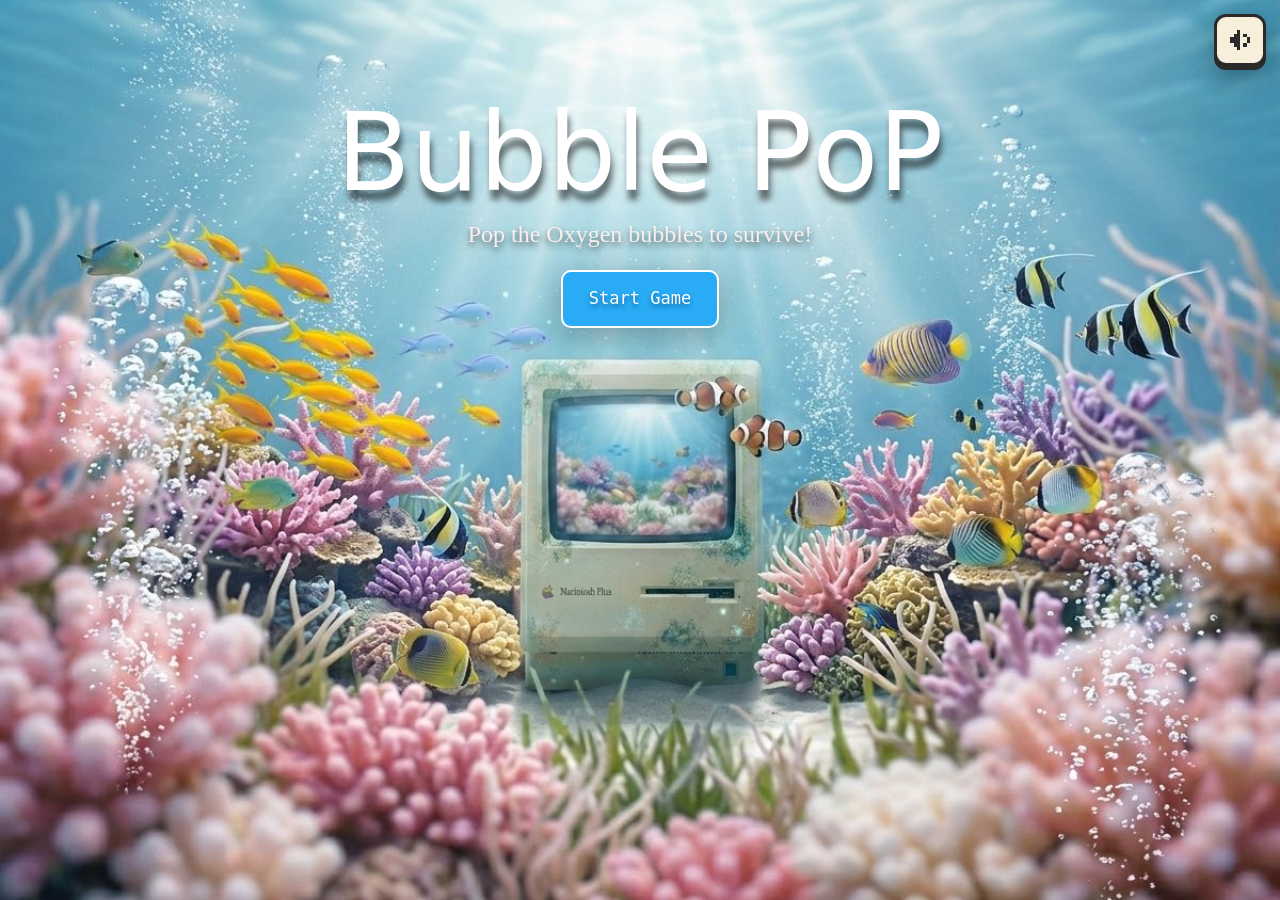
==== commit 8f1cb049: "Denser reef, bluer filter, blue accent, in-game help popup - Added 5 new coral photos (purple/yellow" ====
--- a/index.html
+++ b/index.html
@@ -124,13 +124,23 @@
     <div class="light-rays"></div>
     <div id="fishLayer" class="fish-layer"></div>
     <div class="reef" aria-hidden="true">
-      <img class="reef-coral" src="assets/corals/coral4.png" alt="" style="left:-4%;width:26%" />
-      <img class="reef-coral" src="assets/corals/coral1.png" alt="" style="left:9%;width:22%" />
-      <img class="reef-coral" src="assets/corals/coral3.png" alt="" style="left:24%;width:24%" />
-      <img class="reef-coral" src="assets/corals/coral5.png" alt="" style="left:40%;width:23%" />
-      <img class="reef-coral" src="assets/corals/coral2.png" alt="" style="left:57%;width:22%" />
-      <img class="reef-coral" src="assets/corals/coral4.png" alt="" style="left:72%;width:24%" />
-      <img class="reef-coral" src="assets/corals/coral1.png" alt="" style="left:86%;width:22%" />
+      <!-- back row: bigger, dimmer, sits deeper -->
+      <img class="reef-coral back" src="assets/corals/coral8.png" alt="" style="left:2%;width:26%" />
+      <img class="reef-coral back" src="assets/corals/coral3.png" alt="" style="left:20%;width:27%" />
+      <img class="reef-coral back" src="assets/corals/coral10.png" alt="" style="left:40%;width:28%" />
+      <img class="reef-coral back" src="assets/corals/coral6.png" alt="" style="left:60%;width:25%" />
+      <img class="reef-coral back" src="assets/corals/coral8.png" alt="" style="left:80%;width:27%" />
+      <img class="reef-coral back" src="assets/corals/coral3.png" alt="" style="left:97%;width:24%" />
+      <!-- front row: overlapping, brighter, taller -->
+      <img class="reef-coral" src="assets/corals/coral4.png" alt="" style="left:-3%;width:23%" />
+      <img class="reef-coral" src="assets/corals/coral9.png" alt="" style="left:11%;width:20%" />
+      <img class="reef-coral" src="assets/corals/coral1.png" alt="" style="left:25%;width:22%" />
+      <img class="reef-coral" src="assets/corals/coral7.png" alt="" style="left:39%;width:21%" />
+      <img class="reef-coral" src="assets/corals/coral5.png" alt="" style="left:52%;width:22%" />
+      <img class="reef-coral" src="assets/corals/coral2.png" alt="" style="left:65%;width:20%" />
+      <img class="reef-coral" src="assets/corals/coral9.png" alt="" style="left:78%;width:21%" />
+      <img class="reef-coral" src="assets/corals/coral4.png" alt="" style="left:91%;width:23%" />
+      <img class="reef-coral" src="assets/corals/coral7.png" alt="" style="left:103%;width:20%" />
     </div>
     <canvas id="gameCanvas"></canvas>
     <div class="depth-veil" aria-hidden="true"></div>
@@ -152,6 +162,7 @@
           <span id="hudBest" class="hud-value">0</span>
         </div>
         <div class="hud-controls">
+          <button id="btnHelp" class="btn-pix" type="button" aria-label="how to play"></button>
           <button id="btnMute" class="btn-pix" type="button" aria-label="sound on/off"></button>
           <button id="btnPause" class="btn-pix" type="button" aria-label="pause/resume"></button>
         </div>
@@ -208,6 +219,23 @@
     </div>
   </section>
 
+  <!-- ══════════════ HELP POPUP (in-game how-to-play) ══════════════ -->
+  <div id="helpPopup" class="help-popup" hidden>
+    <div class="help-card">
+      <button id="btnHelpClose" class="help-close" type="button" aria-label="close">✕</button>
+      <h2 class="help-title">HOW TO PLAY</h2>
+      <ul class="help-list">
+        <li><span class="hb hb-o2">O₂</span><span class="ht">Pop white bubbles to survive <span class="tag tag-good">+5</span> — chain them for a <b>COMBO</b> <span class="tag tag-good">x2</span> <span class="tag tag-good">x4</span></span></li>
+        <li><span class="hb hb-jelly">🪼</span><span class="ht">Jellyfish hide as pretty bubbles — pop <b>3</b> and you're out <span class="tag tag-bad">☠</span></span></li>
+        <li><span class="hb hb-gold">✦</span><span class="ht">Golden bubble = fast &amp; rare <span class="tag tag-good">+50</span></span></li>
+        <li><span class="hb hb-gift">🎁</span><span class="ht">Gifts drop points, a <span class="tag tag-life">♥</span>, or a power-up: <b>FRENZY</b>, <b>SLOW-MO</b>, <b>SHIELD</b></span></li>
+        <li><span class="hb hb-boss">◆</span><span class="ht">Dodge the <b>BOSS JELLY</b> for <span class="tag tag-good">+30</span> — dive deeper, it speeds up!</span></li>
+      </ul>
+      <p class="help-foot">🔒 Your camera never leaves your device.</p>
+      <button id="btnHelpResume" class="btn-candy" type="button">Got it!</button>
+    </div>
+  </div>
+
   <!-- ══════════════ BUBBLE WASH TRANSITION ══════════════ -->
   <div id="bubbleWash" class="bubble-wash" aria-hidden="true"></div>
 
--- a/style.css
+++ b/style.css
@@ -5,8 +5,8 @@
    ══════════════════════════════════════════════════════════════ */
 
 :root {
-  --candy: #f5cbd6;
-  --candy-deep: #a26776;
+  --candy: #29abf5;
+  --candy-deep: #12699f;
   --ink: #233240;
   --paper: #f7efdc;
   --nintendo-red: #e4002b;
@@ -431,7 +431,7 @@
 .reef {
   position: absolute;
   left: 0; right: 0; bottom: 0;
-  height: 30vh;
+  height: 32vh;
   pointer-events: none;
   z-index: 2;
 }
@@ -440,7 +440,13 @@
   bottom: -7%;
   height: auto;
   transform: translateX(-50%);
-  filter: drop-shadow(0 6px 10px rgba(0, 20, 40, 0.4)) brightness(0.94) saturate(1.05);
+  filter: drop-shadow(0 6px 10px rgba(0, 20, 40, 0.4)) brightness(0.96) saturate(1.05);
+}
+/* back row sits deeper, dimmer & slightly blue — depth layering */
+.reef-coral.back {
+  bottom: -3%;
+  filter: drop-shadow(0 4px 8px rgba(0, 20, 40, 0.35)) brightness(0.78) saturate(0.9) hue-rotate(6deg);
+  opacity: 0.92;
 }
 /* darker, bluer reef as you descend into deeper zones */
 #screen-game .reef-coral { transition: filter 1.2s ease; }
@@ -479,13 +485,13 @@
   background:
     /* corner vignette — draws the eye to the player in the middle */
     radial-gradient(130% 130% at 50% 42%, transparent 44%, rgba(1, 12, 42, 0.72) 100%),
-    /* sunlit surface above, deep ocean blue below — light airy top */
+    /* sunlit surface above, deep ocean blue below — +20% blue intensity */
     linear-gradient(
       180deg,
-      rgba(214, 244, 255, 0.12) 0%,
-      rgba(82, 176, 240, 0.38) 35%,
-      rgba(12, 80, 175, 0.62) 68%,
-      rgba(2, 26, 92, 0.86) 100%
+      rgba(200, 238, 255, 0.15) 0%,
+      rgba(60, 160, 235, 0.46) 35%,
+      rgba(8, 68, 175, 0.75) 68%,
+      rgba(2, 22, 92, 0.95) 100%
     );
   mix-blend-mode: multiply;
   pointer-events: none;
@@ -692,6 +698,87 @@
 }
 @keyframes badge-pop { 0% { transform: scale(0); } 70% { transform: scale(1.25); } 100% { transform: scale(1); } }
 
+/* help popup (in-game how-to-play) */
+.help-popup {
+  position: fixed;
+  inset: 0;
+  z-index: 20;
+  display: grid;
+  place-items: center;
+  padding: 16px;
+  background: rgba(6, 25, 38, 0.7);
+  backdrop-filter: blur(4px);
+  -webkit-backdrop-filter: blur(4px);
+}
+.help-card {
+  position: relative;
+  width: min(460px, 94vw);
+  max-height: 90vh;
+  overflow-y: auto;
+  background: var(--paper);
+  border: 4px solid #2a2a2a;
+  border-radius: 16px;
+  padding: 22px;
+  box-shadow: 0 24px 60px rgba(0, 0, 0, 0.5);
+  animation: go-in 0.4s cubic-bezier(0.34, 1.56, 0.64, 1) both;
+}
+.help-close {
+  position: absolute;
+  top: 10px; right: 12px;
+  width: 30px; height: 30px;
+  border-radius: 8px;
+  border: 2px solid #2a2a2a;
+  background: #fff;
+  font-size: 14px;
+  color: #2a2a2a;
+  line-height: 1;
+}
+.help-title {
+  font-family: 'Press Start 2P', monospace;
+  font-size: clamp(13px, 3vw, 18px);
+  color: var(--ink);
+  border-bottom: 3px solid var(--candy);
+  padding-bottom: 10px;
+  margin-bottom: 14px;
+}
+.help-list { list-style: none; display: flex; flex-direction: column; gap: 11px; }
+.help-list li {
+  display: flex;
+  align-items: flex-start;
+  gap: 10px;
+  font-size: clamp(13px, 1.8vw, 15px);
+  line-height: 1.5;
+  color: #3b3327;
+}
+.help-list .ht { flex: 1; }
+.help-list .ht .tag { white-space: nowrap; }
+.hb {
+  flex: none;
+  width: 30px; height: 30px;
+  display: grid;
+  place-items: center;
+  border-radius: 50%;
+  font-family: 'Press Start 2P', monospace;
+  font-size: 9px;
+  color: #fff;
+  margin-top: 1px;
+}
+.hb-o2 { background: #4a90c2; border: 2px solid #fff; box-shadow: 0 0 0 1px #4a90c2; }
+.hb-jelly { background: #d98cc0; font-size: 14px; }
+.hb-gold { background: #e5a800; font-size: 13px; }
+.hb-gift { background: #3fae6a; font-size: 14px; }
+.hb-boss { background: #9a5fd0; font-size: 13px; }
+.help-foot {
+  margin: 14px 0;
+  font-size: 12.5px;
+  color: #2b4a5e;
+  background: #e6f4ff;
+  border: 2px solid #4a90c2;
+  border-radius: 8px;
+  padding: 8px 10px;
+}
+.help-card .btn-candy { width: 100%; }
+
 /* countdown */
 .countdown {
   position: absolute;
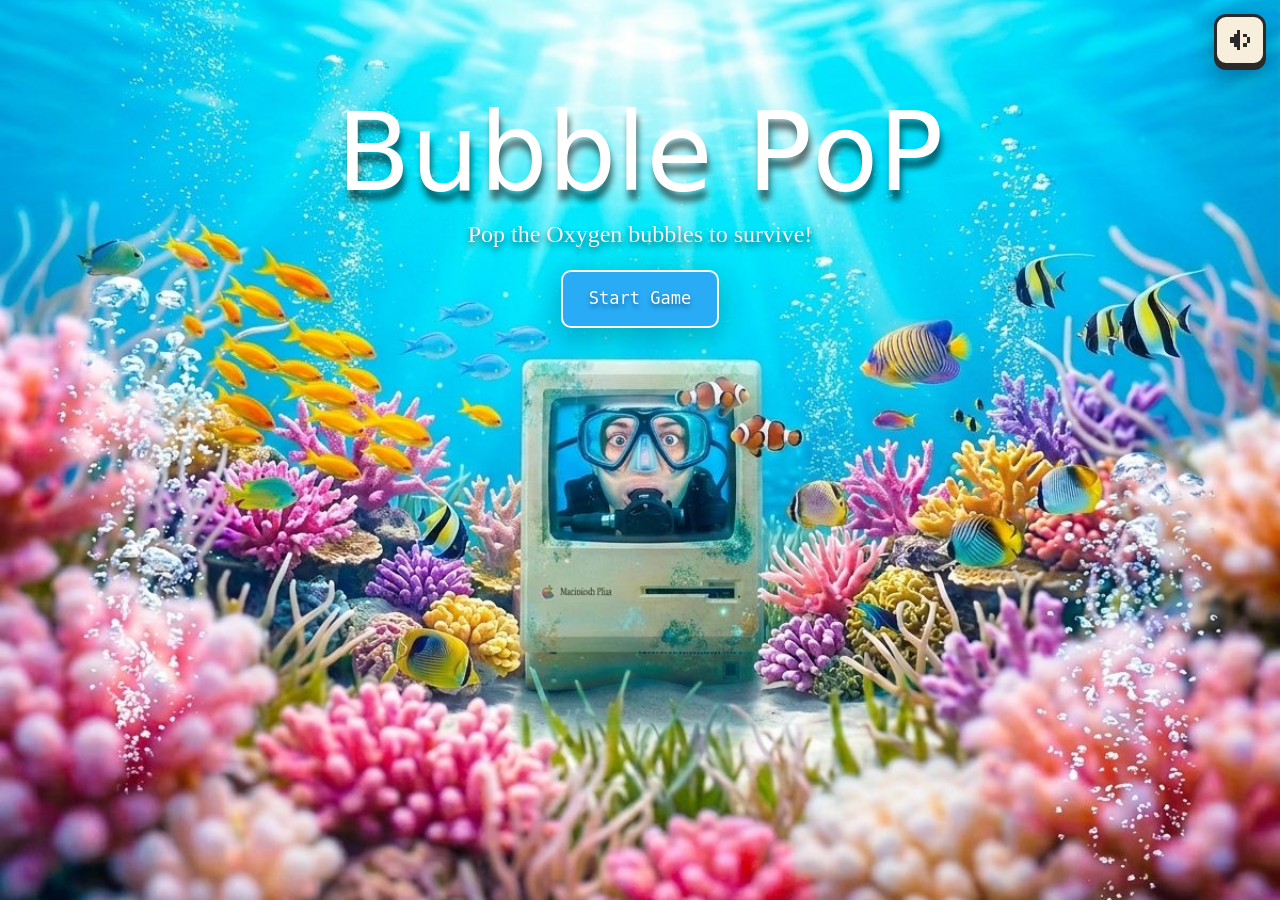
==== commit 7ee4ecb4: "New background, milestone bosses, higher levels, brighter filter - New diver-in-Macintosh background" ====
--- a/index.html
+++ b/index.html
@@ -79,11 +79,6 @@
               <h3 class="mini-h">HIGH SCORES</h3>
               <ol id="top5List" class="top5"></ol>
             </div>
-
-            <div class="mini-panel">
-              <h3 class="mini-h">BADGES</h3>
-              <div id="badgeShelf" class="badge-shelf"></div>
-            </div>
           </div>
 
           <!-- right : how to play -->
@@ -95,7 +90,8 @@
               <li><b>Jellyfish</b> hide as pretty bubbles — pop <b>3</b> and you're out. <span class="tag tag-bad">☠</span></li>
               <li><b>Golden bubble</b> ✨ is rare &amp; fast — grab it for <span class="tag tag-good">+50</span></li>
               <li><b>Gift bubbles</b> 🎁 drop points, an extra <span class="tag tag-life">♥</span>, or a power-up: <b>FRENZY</b> (all O₂), <b>SLOW-MO</b>, or a <b>SHIELD</b> that eats one jellyfish hit.</li>
-              <li><b>Dive deeper</b> through ocean zones — it speeds up, and a giant <b>BOSS JELLY</b> crosses by. Dodge it for <span class="tag tag-good">+30</span>!</li>
+              <li><b>Level up!</b> <span class="tag tag-good">350</span> → Lv2, <span class="tag tag-good">700</span> → Lv3. It gets deeper, darker &amp; faster, and jellyfish turn angry. A <b>BOSS JELLY</b> guards each milestone — dodge it for <span class="tag tag-good">+30</span>.</li>
+              <li><b>Reach 1200 to WIN</b> 🏆 — but first survive the <b>FINAL BOSS</b> and its vicious jelly swarm!</li>
             </ol>
 
             <div class="mode-pick">
@@ -152,6 +148,7 @@
         <span id="hudScore" class="hud-value">0</span>
       </div>
       <div class="hud-chip hud-lives" id="hudLives" aria-label="lives"></div>
+      <div class="hud-chip hud-level" id="hudLevel" hidden>Lv1</div>
       <div class="hud-chip hud-clock" id="matchClockChip" hidden>
         <span class="hud-label">TIME</span>
         <span id="matchClock" class="hud-value">90</span>
@@ -209,7 +206,6 @@
           <div class="go-box"><span>BEST</span><b id="goBest">0</b></div>
         </div>
         <div id="goRecord" class="go-record" hidden>★ NEW RECORD ★</div>
-        <div id="goBadges" class="go-badges"></div>
         <div class="go-actions">
           <button id="btnRetry" class="btn-candy" type="button">Play Again</button>
           <button id="btnShare" class="btn-candy btn-ghost" type="button">Challenge a Friend</button>
@@ -229,13 +225,16 @@
         <li><span class="hb hb-jelly">🪼</span><span class="ht">Jellyfish hide as pretty bubbles — pop <b>3</b> and you're out <span class="tag tag-bad">☠</span></span></li>
         <li><span class="hb hb-gold">✦</span><span class="ht">Golden bubble = fast &amp; rare <span class="tag tag-good">+50</span></span></li>
         <li><span class="hb hb-gift">🎁</span><span class="ht">Gifts drop points, a <span class="tag tag-life">♥</span>, or a power-up: <b>FRENZY</b>, <b>SLOW-MO</b>, <b>SHIELD</b></span></li>
-        <li><span class="hb hb-boss">◆</span><span class="ht">Dodge the <b>BOSS JELLY</b> for <span class="tag tag-good">+30</span> — dive deeper, it speeds up!</span></li>
+        <li><span class="hb hb-boss">◆</span><span class="ht"><b>350</b>→Lv2, <b>700</b>→Lv3. Dodge the <b>BOSS JELLY</b> <span class="tag tag-good">+30</span>. Reach <b>1200 to WIN</b> 🏆 — beat the FINAL BOSS swarm!</span></li>
       </ul>
       <p class="help-foot">🔒 Your camera never leaves your device.</p>
       <button id="btnHelpResume" class="btn-candy" type="button">Got it!</button>
     </div>
   </div>
 
+  <!-- ══════════════ VICTORY CONFETTI ══════════════ -->
+  <div id="confetti" class="confetti" aria-hidden="true"></div>
+
   <!-- ══════════════ BUBBLE WASH TRANSITION ══════════════ -->
   <div id="bubbleWash" class="bubble-wash" aria-hidden="true"></div>
 
--- a/style.css
+++ b/style.css
@@ -44,14 +44,20 @@
 }
 .screen.is-active { display: block; }
 
-/* gradient paints instantly; the photo fades in only when fully loaded,
-   so it never renders half-drawn top-to-bottom */
+/* A tiny inlined blurred thumbnail paints instantly (no network wait),
+   then the full photo fades in on top once it has fully downloaded —
+   so a first-time visitor never sees a blank or half-drawn background. */
 .aquarium-bg {
   position: absolute;
   inset: 0;
-  background:
-    radial-gradient(120% 90% at 50% -10%, #d4f0fc 0%, transparent 55%),
-    linear-gradient(180deg, #9cd6f2 0%, #5aabd4 45%, #3d8bb0 80%, #2e7f9e 100%);
+  background: #7fc4d8 url('[data-uri]') center / cover no-repeat;
+}
+.aquarium-bg::before {
+  content: '';
+  position: absolute;
+  inset: 0;
+  backdrop-filter: blur(12px);
+  -webkit-backdrop-filter: blur(12px);
 }
 .aquarium-bg::after {
   content: '';
@@ -59,7 +65,7 @@
   inset: 0;
   background: url('assets/aquarium.jpg') center / cover no-repeat;
   opacity: 0;
-  transition: opacity 0.7s ease;
+  transition: opacity 0.6s ease;
 }
 .aquarium-bg.bg-loaded::after { opacity: 1; }
 .aquarium-bg.dimmed { filter: brightness(0.75) saturate(0.9); }
@@ -409,17 +415,6 @@
 .top5 b { font-family: 'Press Start 2P', monospace; font-size: clamp(11px, 1.6vw, 14px); color: var(--ink); }
 .top5 .t5-date { margin-left: auto; font-size: 11px; color: #9a8666; }
 .top5 .t5-empty { color: #9a8666; font-style: italic; }
-.badge-shelf { display: flex; flex-wrap: wrap; gap: 6px; }
-.shelf-badge {
-  font-family: 'Press Start 2P', monospace;
-  font-size: 7.5px;
-  padding: 5px 7px;
-  border-radius: 5px;
-  background: #e7ded0;
-  color: #b0a48e;
-  line-height: 1.4;
-}
-.shelf-badge.got { background: #ffe08a; color: #6b5335; }
 
 @media (max-width: 640px) {
   .manual-body { grid-template-columns: 1fr; gap: 14px; padding: 14px; }
@@ -488,10 +483,10 @@
     /* sunlit surface above, deep ocean blue below — +20% blue intensity */
     linear-gradient(
       180deg,
-      rgba(200, 238, 255, 0.15) 0%,
-      rgba(60, 160, 235, 0.46) 35%,
-      rgba(8, 68, 175, 0.75) 68%,
-      rgba(2, 22, 92, 0.95) 100%
+      rgba(90, 205, 255, 0.32) 0%,
+      rgba(50, 165, 240, 0.5) 35%,
+      rgba(8, 78, 185, 0.76) 68%,
+      rgba(2, 24, 96, 0.95) 100%
     );
   mix-blend-mode: multiply;
   pointer-events: none;
@@ -507,18 +502,21 @@
   position: absolute;
   inset: -30% -10% 0;
   background:
-    linear-gradient(105deg, transparent 40%, rgba(255, 255, 255, 0.2) 45%, transparent 50%),
-    linear-gradient(95deg, transparent 58%, rgba(255, 255, 255, 0.15) 63%, transparent 68%),
-    linear-gradient(115deg, transparent 74%, rgba(255, 255, 255, 0.17) 78%, transparent 83%);
+    radial-gradient(60% 40% at 52% -6%, rgba(220, 245, 255, 0.35), transparent 70%),
+    linear-gradient(104deg, transparent 38%, rgba(255, 255, 255, 0.34) 45%, transparent 51%),
+    linear-gradient(96deg, transparent 56%, rgba(255, 255, 255, 0.26) 62%, transparent 69%),
+    linear-gradient(114deg, transparent 72%, rgba(255, 255, 255, 0.3) 78%, transparent 84%),
+    linear-gradient(88deg, transparent 20%, rgba(255, 255, 255, 0.2) 26%, transparent 31%);
   /* dissolve softly into the deep — no visible edge at any screen size */
-  -webkit-mask-image: linear-gradient(180deg, #000 30%, transparent 78%);
-  mask-image: linear-gradient(180deg, #000 30%, transparent 78%);
+  -webkit-mask-image: linear-gradient(180deg, #000 35%, transparent 82%);
+  mask-image: linear-gradient(180deg, #000 35%, transparent 82%);
+  mix-blend-mode: screen;
   animation: rays-sway 9s ease-in-out infinite alternate;
   pointer-events: none;
 }
 @keyframes rays-sway {
-  from { transform: translateX(-2.5%) skewX(-2deg); opacity: 0.75; }
-  to   { transform: translateX(2.5%) skewX(2deg); opacity: 1; }
+  from { transform: translateX(-3%) skewX(-2.5deg); opacity: 0.85; }
+  to   { transform: translateX(3%) skewX(2.5deg); opacity: 1; }
 }
 
 /* swimming fish */
@@ -539,12 +537,12 @@
 /* coral silhouettes */
 #gameCanvas { position: absolute; inset: 0; width: 100%; height: 100%; z-index: 3; }
 
-/* darken the whole scene as you descend */
+/* darken the scene as you descend — stronger toward the deep seabed */
 #screen-game .depth-veil {
   position: absolute; inset: 0; pointer-events: none; z-index: 4;
-  background: rgba(2, 20, 55, 0.55);
+  background: linear-gradient(180deg, rgba(2, 20, 55, 0.35) 0%, rgba(1, 14, 45, 0.75) 55%, rgba(0, 8, 32, 1) 100%);
   opacity: var(--depth, 0);
-  transition: opacity 1.2s ease;
+  transition: opacity 1s ease;
 }
 
 /* HUD */
@@ -639,6 +637,15 @@
 /* match clock chip glows when versus is on */
 .hud-clock .hud-value { color: #ffe08a; }
 
+/* level chip */
+.hud-level {
+  font-family: 'Press Start 2P', monospace;
+  font-size: clamp(10px, 2.2vw, 15px);
+  color: #ffe08a;
+  padding: 12px 14px;
+}
+.hud-level.bump { animation: score-bump 0.4s ease; }
+
 /* big event banner — combos, power-ups, zones, boss */
 .game-banner {
   position: absolute;
@@ -680,23 +687,31 @@
 }
 .toast.show { opacity: 1; transform: translate(-50%, 0); }
 
-/* game-over badges */
-.go-badges { display: flex; flex-wrap: wrap; gap: 6px; justify-content: center; margin-top: 12px; }
-.go-badges .badge {
-  font-family: 'Press Start 2P', monospace;
-  font-size: 8px;
-  padding: 6px 8px;
-  border-radius: 6px;
-  background: #ffe08a;
-  color: #6b5335;
-  line-height: 1.4;
-}
-.go-badges .badge.fresh {
-  background: var(--nintendo-red);
-  color: #fff;
-  animation: badge-pop 0.5s ease both;
-}
-@keyframes badge-pop { 0% { transform: scale(0); } 70% { transform: scale(1.25); } 100% { transform: scale(1); } }
+/* victory confetti */
+.confetti { position: fixed; inset: 0; z-index: 15; pointer-events: none; overflow: hidden; }
+.confetti i {
+  position: absolute;
+  top: -20px;
+  width: 10px; height: 14px;
+  border-radius: 2px;
+  opacity: 0.95;
+  animation: confetti-fall linear forwards;
+}
+@keyframes confetti-fall {
+  0% { transform: translate(0, -20px) rotate(0deg); opacity: 1; }
+  100% { transform: translate(var(--dx, 0), 108vh) rotate(720deg); opacity: 0.9; }
+}
+
+/* victory game-over card */
+.go-card.win {
+  border-color: #d9a300;
+  background: linear-gradient(180deg, #fff7e0 0%, var(--paper) 60%);
+  box-shadow: 0 24px 70px rgba(0, 0, 0, 0.5), 0 0 0 4px #d9a300, 0 0 40px rgba(255, 210, 60, 0.5);
+}
+.go-card.win .go-title { color: #d9a300; }
+.go-card.win .go-skull svg { display: none; }
+.go-card.win .go-skull { display: block; text-align: center; }
+.go-card.win .go-skull::after { content: '🏆'; font-size: clamp(44px, 9vw, 64px); line-height: 1; }
 
 /* help popup (in-game how-to-play) */
 .help-popup {
